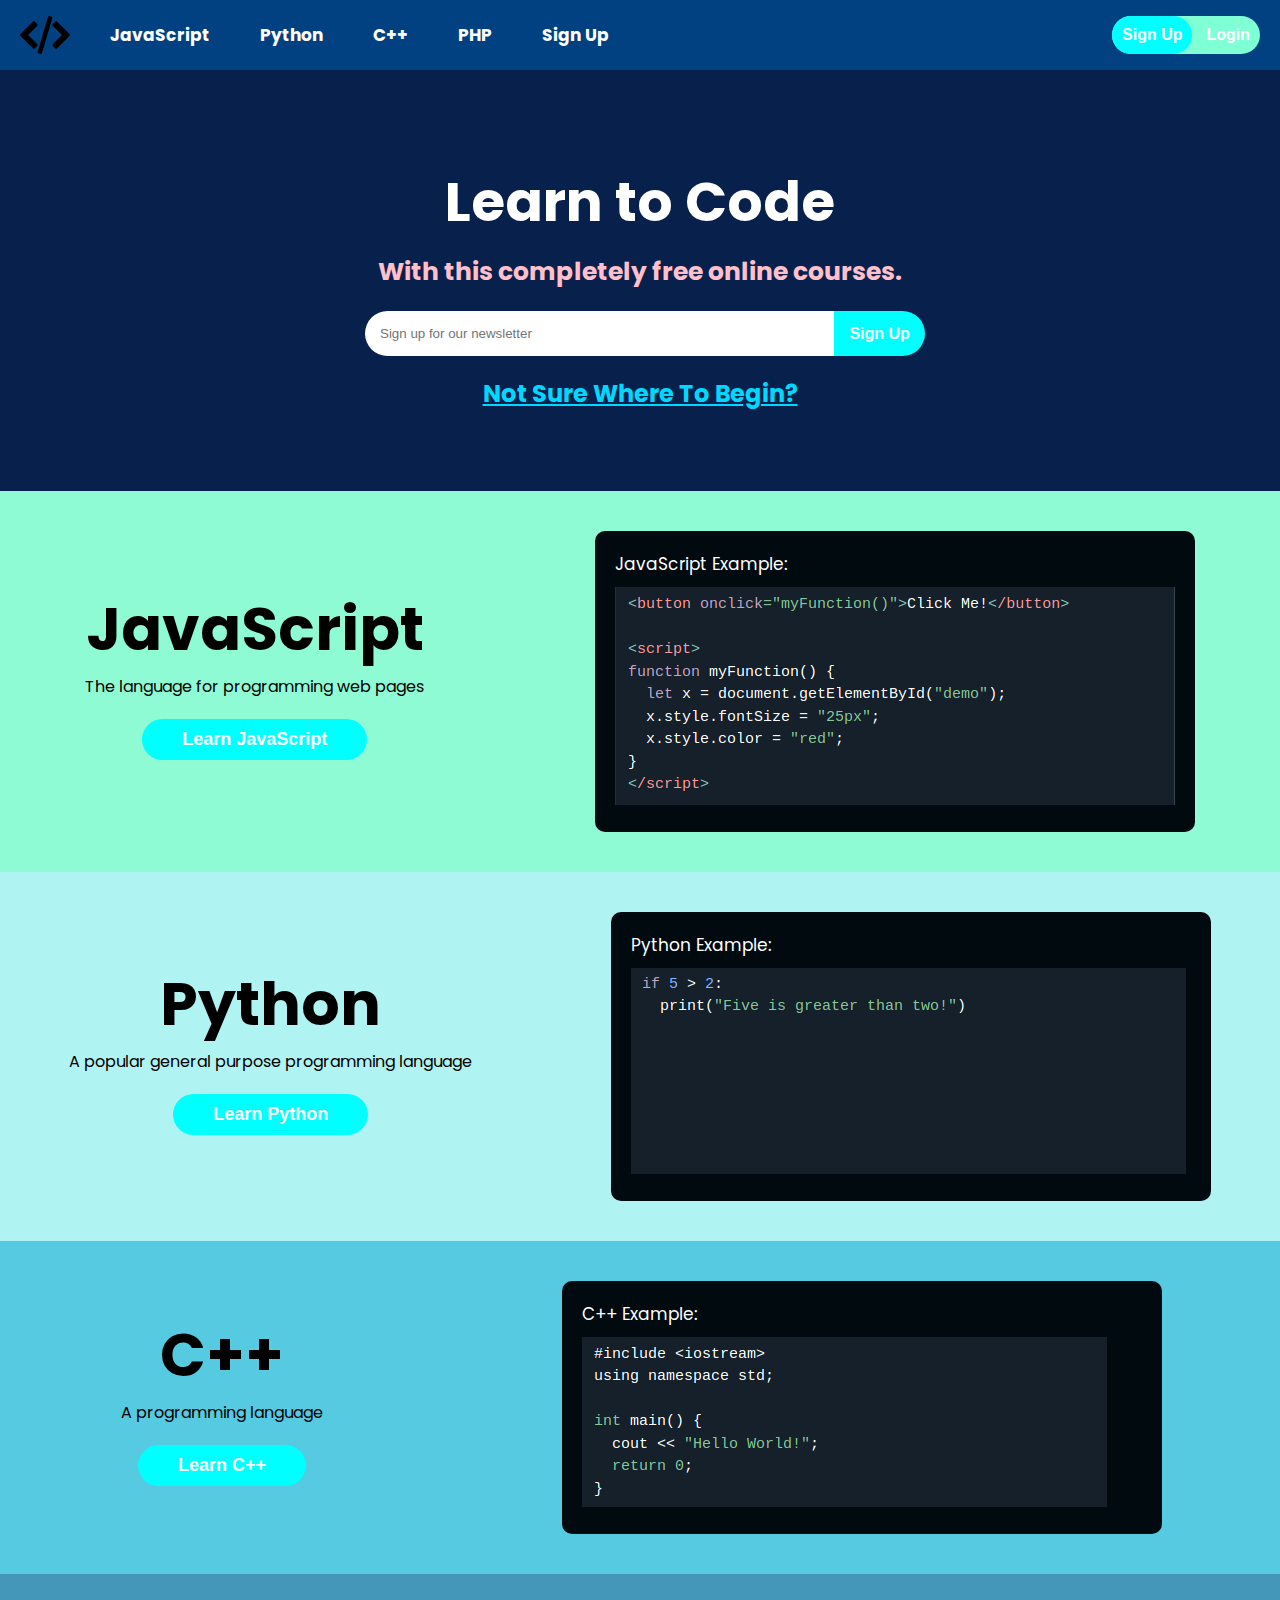
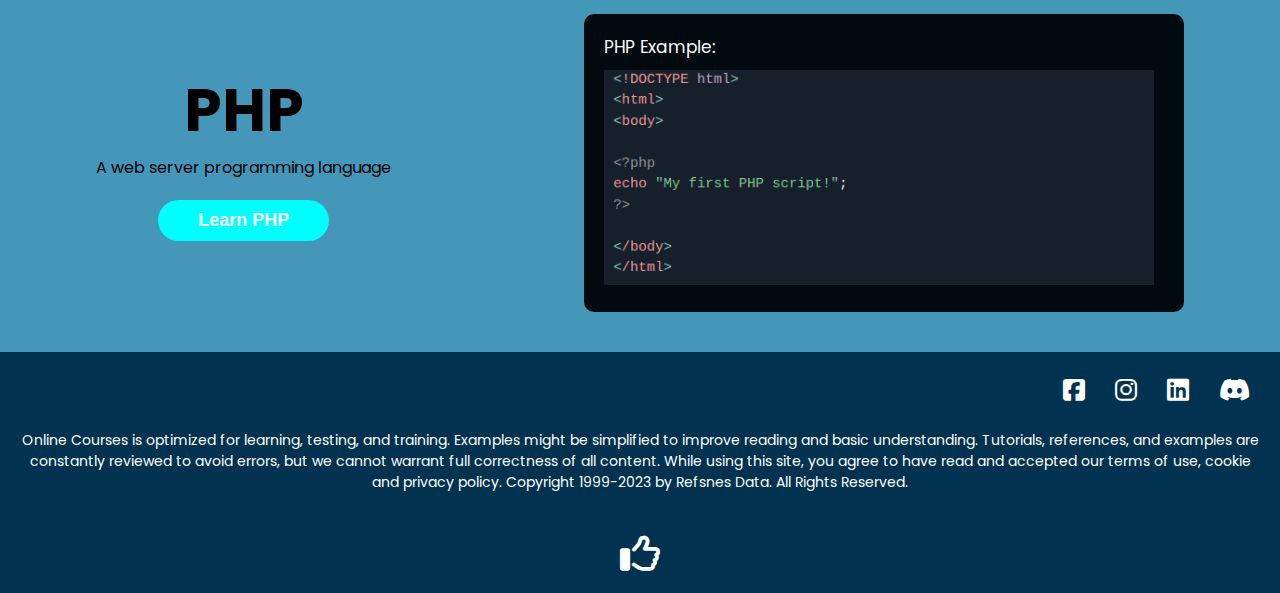
==== landing-page/index.html @ 959cd438 "fixed newsletter section" ====
<!DOCTYPE html>
<html lang="en">
  <head>
    <meta charset="UTF-8" />
    <meta http-equiv="X-UA-Compatible" content="IE=edge" />
    <meta name="viewport" content="width=device-width, initial-scale=1.0" />
    <link rel="stylesheet" href="styles/style.css" />
    <link rel="preconnect" href="https://fonts.googleapis.com" />
    <link rel="preconnect" href="https://fonts.gstatic.com" crossorigin />
    <link
      href="https://fonts.googleapis.com/css2?family=Poppins:wght@400;500;700&display=swap"
      rel="stylesheet"
    />
    <link
      rel="stylesheet"
      href="https://cdnjs.cloudflare.com/ajax/libs/font-awesome/6.4.0/css/all.min.css"
    />
    <link rel="shortcut icon" href="images/logo.png" type="image/x-icon" />
    <title>Online Courses Website</title>
  </head>
  <body>
    <nav>
      <div class="nav-links">
        <img src="images/logo.png" alt="logo" class="logo" />
        <button class="show-courses">
          Courses <i class="fa-solid fa-caret-down"></i>
        </button>
        <ul class="courses">
          <li class="cancel"><i class="fa-solid fa-xmark"></i></li>
          <li><a href="#">JavaScript</a></li>
          <li><a href="#">Python</a></li>
          <li><a href="#">C++</a></li>
          <li><a href="#">PHP</a></li>
          <li class="last"><a href="#">Sign Up</a></li>
        </ul>
      </div>

      <div class="login-links">
        <button class="sign-up"><a href="#">Sign Up</a></button>
        <button class="login"><a href="#">Login</a></button>
      </div>
    </nav>

    <section class="news-section">
      <div class="newsletter">
        <h1 class="ltc">Learn to Code</h1>
        <h4 class="wtc">With this completely free online courses.</h4>
        <form action="">
          <input
            type="email"
            placeholder="Sign up for our newsletter"
            class="email"
          />
          <input type="submit" name="submit" class="submit" value="Sign Up" />
        </form>
        <h2 class="info">
          <a href="#" class="info">Not Sure Where To Begin?</a>
        </h2>
      </div>
    </section>

    <section>
      <div class="course-section">
        <div class="javascript">
          <div>
            <h1 class="h1">JavaScript</h1>
            <p>The language for programming web pages</p>
            <button class="btn">
              <a href="#" class="btn">Learn JavaScript</a>
            </button>
          </div>
          <div class="sample">
            <div>
              <p class="h2">JavaScript Example:</p>
              <img src="images/javaScript-Sample.png" alt="javascript code" />
            </div>
          </div>
        </div>
        <div class="python">
          <div>
            <h1 class="h1">Python</h1>
            <p>A popular general purpose programming language</p>
            <button class="btn">
              <a href="#" class="btn">Learn Python</a>
            </button>
          </div>
          <div class="sample">
            <div>
              <p class="h2">Python Example:</p>
              <img src="images/python-sample.png" alt="Python code" />
            </div>
          </div>
        </div>
        <div class="c-plus-plus">
          <div>
            <h1 class="h1">C++</h1>
            <p>A programming language</p>
            <button class="btn"><a href="#" class="btn">Learn C++</a></button>
          </div>
          <div class="sample">
            <div>
              <p class="h2">C++ Example:</p>
              <img src="images/C++-sample.png" alt="C++ code" />
            </div>
          </div>
        </div>
        <div class="php">
          <div>
            <h1 class="h1">PHP</h1>
            <p>A web server programming language</p>
            <button class="btn"><a href="#" class="btn">Learn PHP</a></button>
          </div>
          <div class="sample">
            <div>
              <p class="h2">PHP Example:</p>
              <img src="images/php-sample.png" alt="php code" class="img" />
            </div>
          </div>
        </div>
      </div>
    </section>

    <footer>
      <div class="socials">
        <a href="#"><i class="fa-brands fa-square-facebook"></i></a>
        <a href="#"><i class="fa-brands fa-instagram"></i></a>
        <a href="#"><i class="fa-brands fa-linkedin"></i></a>
        <a href="#"><i class="fa-brands fa-discord"></i></a>
      </div>
      <p>
        Online Courses is optimized for learning, testing, and training.
        Examples might be simplified to improve reading and basic understanding.
        Tutorials, references, and examples are constantly reviewed to avoid
        errors, but we cannot warrant full correctness of all content. While
        using this site, you agree to have read and accepted our terms of use,
        cookie and privacy policy. Copyright 1999-2023 by Refsnes Data. All
        Rights Reserved.
      </p>
      <div class="fa-thumbs">
        <a href="#"><i class="fa-regular fa-thumbs-up"></i></a>
      </div>
    </footer>

    <script src="js/app.js"></script>
  </body>
</html>
---- landing-page/styles/style.css ----
* {
  margin: 0;
  padding: 0;
  box-sizing: border-box;
}

body {
  font-family: "Poppins", sans-serif;
}

nav {
  display: flex;
  justify-content: space-between;
  padding: 0 20px;
  align-items: center;
  background: rgb(2, 65, 129);
}

.nav-links {
  display: flex;
  align-items: center;
  justify-content: space-between;
  gap: 30px;
}

.logo {
  width: 50px;
}

.cancel {
  display: none;
}

.show-courses {
  border: none;
  background: none;
  height: 70px;
  color: white;
  font-weight: bold;
  font-size: 17px;
  padding: 0 10px;
}

.show-courses:hover {
  background-color: aqua;
}

.courses {
  display: none;
}

.show {
  display: block;
  list-style: none;
  background: rgb(52, 113, 174);
  width: 100%;
  text-align: center;
  position: absolute;
  top: 70px;
  left: 0;
  font-size: 17px;
  font-weight: bold;
  z-index: 1;
}

.show .cancel {
  display: block;
}

.cancel {
  text-align: end;
  width: fit-content;
  margin: 0;
  position: relative;
  left: 90%;
  right: 0;
  padding: 20px;
  color: white;
}

.show li {
  padding: 10px;
  margin: 0 10px;
}

.show li a {
  text-decoration: none;
  color: white;
}

.show li:hover a {
  color: black;
}

.show .cancel:hover {
  color: black;
}

.show li:hover {
  background: white;
}

.show .last {
  margin-bottom: 20px;
}

.login-links {
  background: aquamarine;
  border-radius: 20px;
}

.sign-up {
  border: none;
  background: aqua;
  border-radius: 20px;
  padding: 10px;
}

.login {
  border: none;
  background: none;
  padding: 10px;
}

.sign-up a,
.login a {
  text-decoration: none;
  color: white;
  font-weight: bold;
  font-size: 16px;
}

.news-section {
  background: rgb(8, 33, 76);
  padding-top: 90px;
  padding-bottom: 60px;
}

.newsletter {
  margin: auto;
  text-align: center;
}

.ltc {
  color: white;
  font-size: 45px;
  margin-bottom: 10px;
}

.wtc {
  color: pink;
  font-size: 20px;
  margin-bottom: 20px;
}

form {
  position: relative;
  width: 320px;
  margin: auto;
}

.email {
  padding: 0 15px;
  border-radius: 25px;
  border: none;
  width: 300px;
  height: 45px;
}

.submit {
  position: absolute;
  padding: 0 15px;
  height: 45px;
  border-top-right-radius: 25px;
  border-bottom-right-radius: 25px;
  border: none;
  color: white;
  background: aqua;
  font-size: 16px;
  font-weight: bold;
  top: 0;
  left: 72%;
}

.info {
  margin: 20px;
  color: rgb(0, 217, 255);
}

.course-section {
  background-color: rgb(142, 251, 213);
}

.javascript,
.python,
.c-plus-plus,
.php {
  padding-top: 40px;
  padding-bottom: 40px;
  text-align: center;
}

.python {
  background: rgb(176, 243, 243);
}

.c-plus-plus {
  background: rgb(85, 202, 225);
}

.php {
  background: rgb(69, 151, 186);
}

.h1 {
  font-size: 60px;
}

.sample {
  display: none;
}

.btn {
  border: none;
  background: aqua;
  text-decoration: none;
  color: white;
  font-weight: bold;
  font-size: 18px;
  padding: 10px;
  border-radius: 25px;
  margin: 20px;
}

.btn:active {
  background: aquamarine;
}

footer {
  background: rgb(1, 50, 80);
}

.socials {
  padding-top: 20px;
  margin-right: 30px;
  justify-content: end;
  display: flex;
  gap: 30px;
  font-size: 25px;
}

.socials a {
  color: white;
}

.socials a :hover {
  opacity: 0.5;
}

footer p {
  padding: 20px;
  text-align: center;
  font-size: 14px;
  color: white;
}

.fa-thumbs-up {
  font-size: 40px;
  color: white;
  padding: 20px;
}

.fa-thumbs-up:hover {
  opacity: 0.5;
}

.fa-thumbs {
  text-align: center;
}

.h2 {
  color: white;
  text-align: left;
  font-size: 17px;
  margin-bottom: 10px;
}

.sample {
  background: rgb(0, 10, 15);
  width: 600px;
  border-radius: 10px;
  margin: auto;
  padding: 20px;
  margin-top: 20px;
  text-align: start;
}

.img {
  width: 550px;
}

@media (max-width: 400px) {
  .sign-up {
    display: none;
  }
}

@media (min-width: 768px) {
  .show-courses {
    display: none;
  }

  .courses {
    position: static;
    background: none;
    display: flex;
    list-style: none;
    gap: 30px;
    align-items: center;
    height: 70px;
    font-size: 17px;
  }

  .courses a {
    color: white;
    text-decoration: none;
    color: white;
    font-weight: bold;
    padding: 23px 10px;
  }

  .courses li {
    margin: 0;
  }

  .courses li :hover {
    background: aquamarine;
  }

  .ltc {
    font-size: 55px;
  }

  .wtc {
    font-size: 25px;
  }

  form {
    position: relative;
    width: 720px;
    margin: auto;
  }

  .email {
    width: 550px;
  }

  .submit {
    left: 77%;
  }

  .courses li:hover a {
    text-decoration: none;
    color: white;
    background-color: none;
  }

  .show li:hover {
    background: none;
  }

  .show .cancel {
    display: none;
  }

  .sample {
    display: block;
  }
}

@media (min-width: 1200px) {
  .javascript,
  .python,
  .c-plus-plus,
  .php {
    display: flex;
    justify-content: space-around;
    align-items: center;
    flex: 1;
  }

  .sample {
    margin: 0;
  }
}
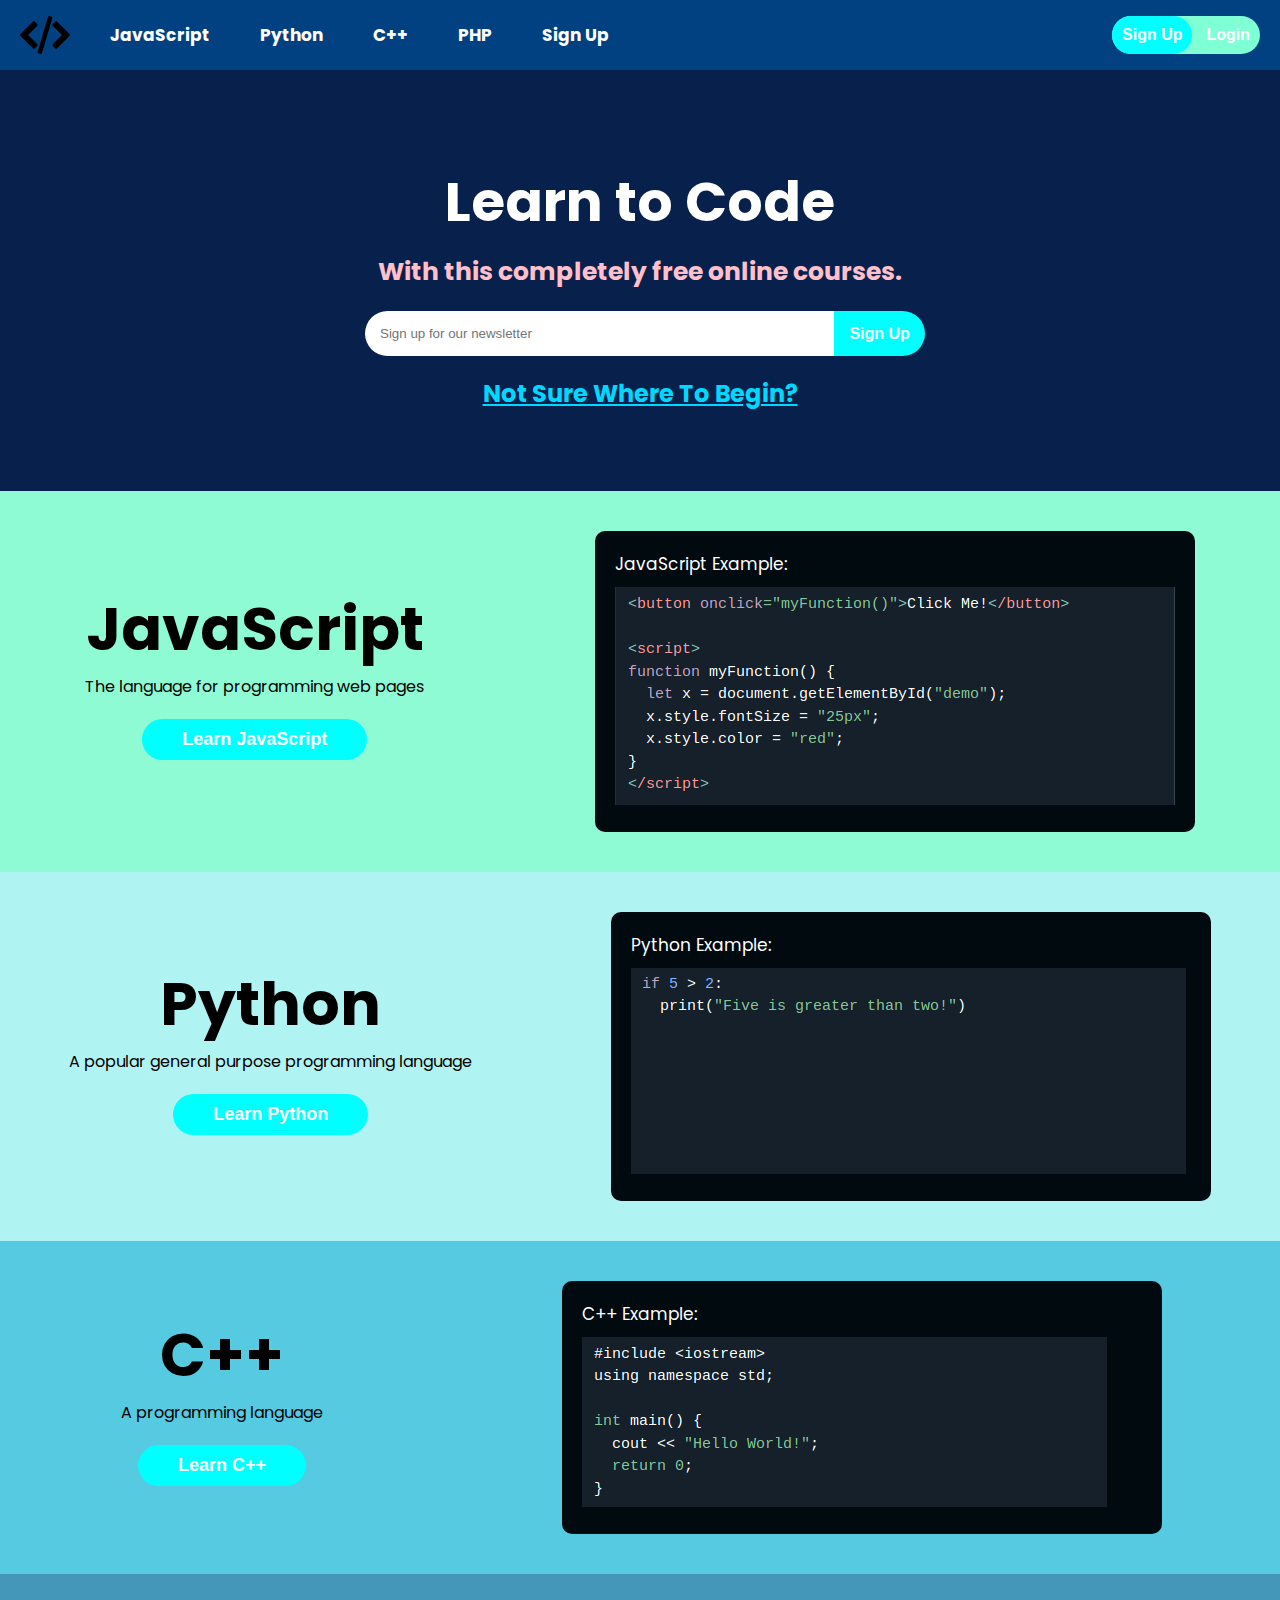
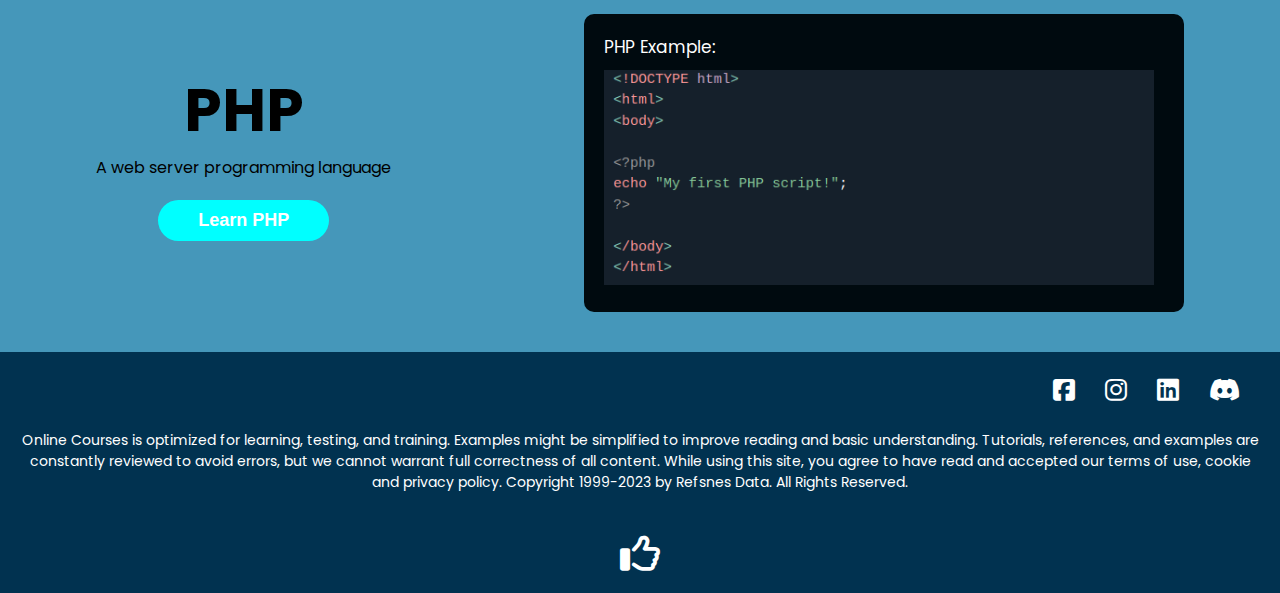
==== commit db94116e: "added pages" ====
--- a/landing-page/index.html
+++ b/landing-page/index.html
@@ -29,8 +29,8 @@
           <li class="cancel"><i class="fa-solid fa-xmark"></i></li>
           <li><a href="#">JavaScript</a></li>
           <li><a href="#">Python</a></li>
-          <li><a href="#">C++</a></li>
-          <li><a href="#">PHP</a></li>
+          <li><a href="c++ page/c-plus-plus.html">C++</a></li>
+          <li><a href="php page/php.html">PHP</a></li>
           <li class="last"><a href="#">Sign Up</a></li>
         </ul>
       </div>
@@ -95,7 +95,9 @@
           <div>
             <h1 class="h1">C++</h1>
             <p>A programming language</p>
-            <button class="btn"><a href="#" class="btn">Learn C++</a></button>
+            <button class="btn">
+              <a href="c++ page/c-plus-plus.html" class="btn">Learn C++</a>
+            </button>
           </div>
           <div class="sample">
             <div>
@@ -108,7 +110,9 @@
           <div>
             <h1 class="h1">PHP</h1>
             <p>A web server programming language</p>
-            <button class="btn"><a href="#" class="btn">Learn PHP</a></button>
+            <button class="btn">
+              <a href="php page/php.html" class="btn">Learn PHP</a>
+            </button>
           </div>
           <div class="sample">
             <div>
@@ -143,4 +147,4 @@
 
     <script src="js/app.js"></script>
   </body>
-</html>
+</html>--- a/landing-page/styles/style.css
+++ b/landing-page/styles/style.css
@@ -165,6 +165,11 @@
   border: none;
   width: 300px;
   height: 45px;
+  padding-right: 90px;
+}
+
+.email:focus {
+  outline: none;
 }
 
 .submit {
@@ -242,7 +247,7 @@
 
 .socials {
   padding-top: 20px;
-  margin-right: 30px;
+  margin-right: 40px;
   justify-content: end;
   display: flex;
   gap: 30px;
@@ -302,6 +307,16 @@
 @media (max-width: 400px) {
   .sign-up {
     display: none;
+  }
+
+  .login-links {
+    padding-left: 10px;
+    padding-right: 10px;
+  }
+
+  .socials {
+    justify-content: center;
+    margin-right: 0;
   }
 }
 
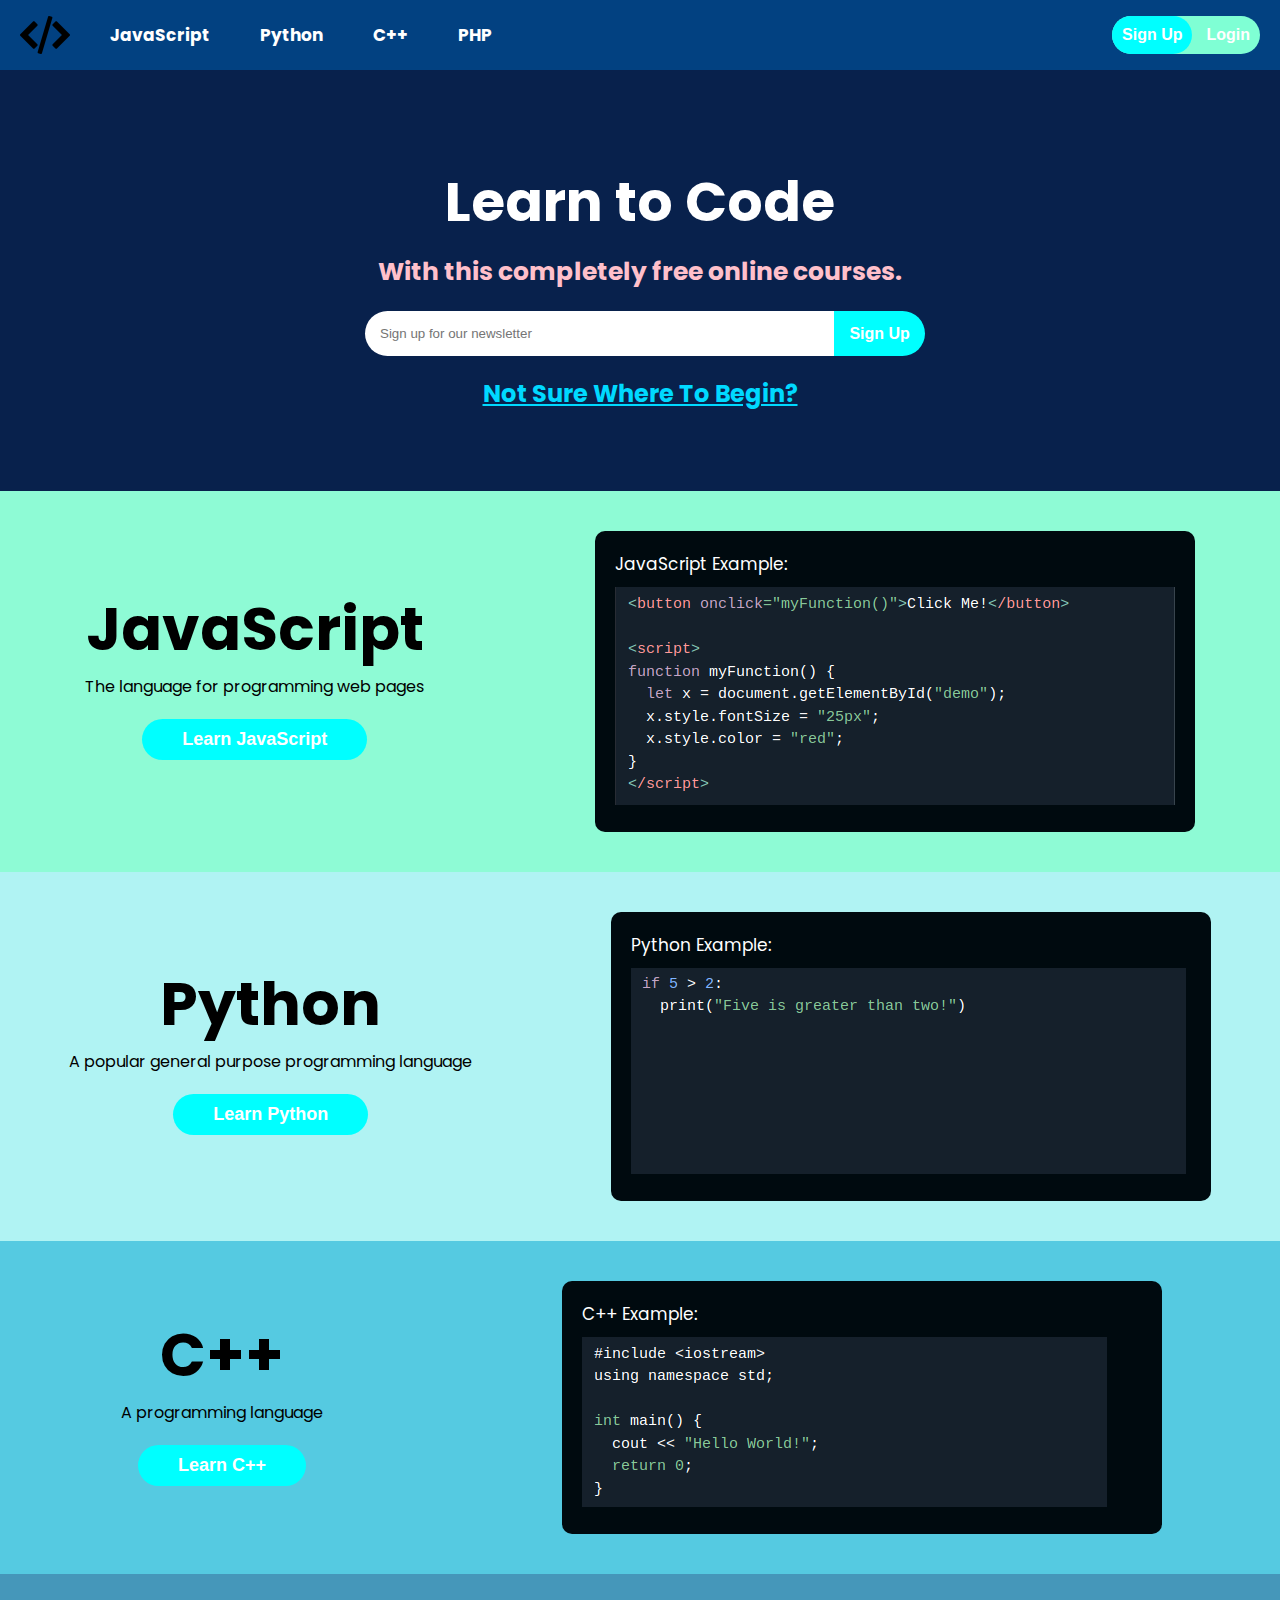
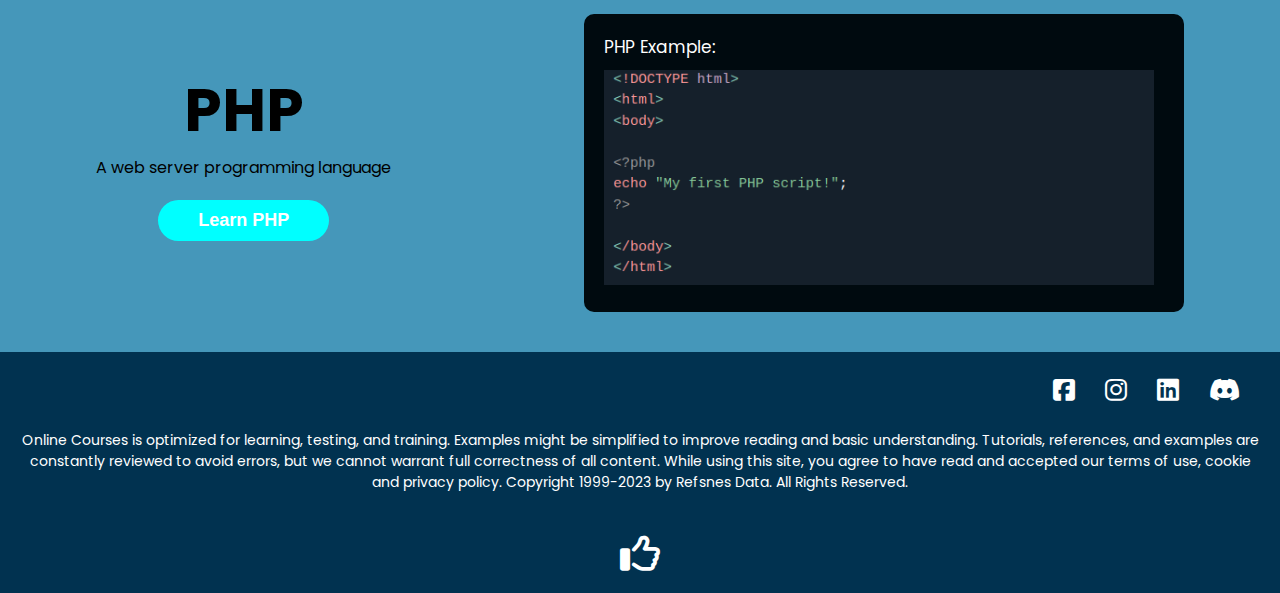
==== commit c9459de7: "added more pages" ====
--- a/landing-page/index.html
+++ b/landing-page/index.html
@@ -27,7 +27,7 @@
         </button>
         <ul class="courses">
           <li class="cancel"><i class="fa-solid fa-xmark"></i></li>
-          <li><a href="#">JavaScript</a></li>
+          <li><a href="Javascript page/index.html">JavaScript</a></li>
           <li><a href="#">Python</a></li>
           <li><a href="c++ page/c-plus-plus.html">C++</a></li>
           <li><a href="php page/php.html">PHP</a></li>
@@ -66,7 +66,9 @@
             <h1 class="h1">JavaScript</h1>
             <p>The language for programming web pages</p>
             <button class="btn">
-              <a href="#" class="btn">Learn JavaScript</a>
+              <a href="Javascript page/index.html" class="btn"
+                >Learn JavaScript</a
+              >
             </button>
           </div>
           <div class="sample">
--- a/landing-page/styles/style.css
+++ b/landing-page/styles/style.css
@@ -304,6 +304,10 @@
   width: 550px;
 }
 
+.last {
+  display: block;
+}
+
 @media (max-width: 400px) {
   .sign-up {
     display: none;
@@ -317,6 +321,14 @@
   .socials {
     justify-content: center;
     margin-right: 0;
+  }
+
+  .h1 {
+    font-size: 55px;
+  }
+
+  .form {
+    width: 300px;
   }
 }
 
@@ -391,6 +403,10 @@
   .sample {
     display: block;
   }
+
+  .last {
+    display: none;
+  }
 }
 
 @media (min-width: 1200px) {
